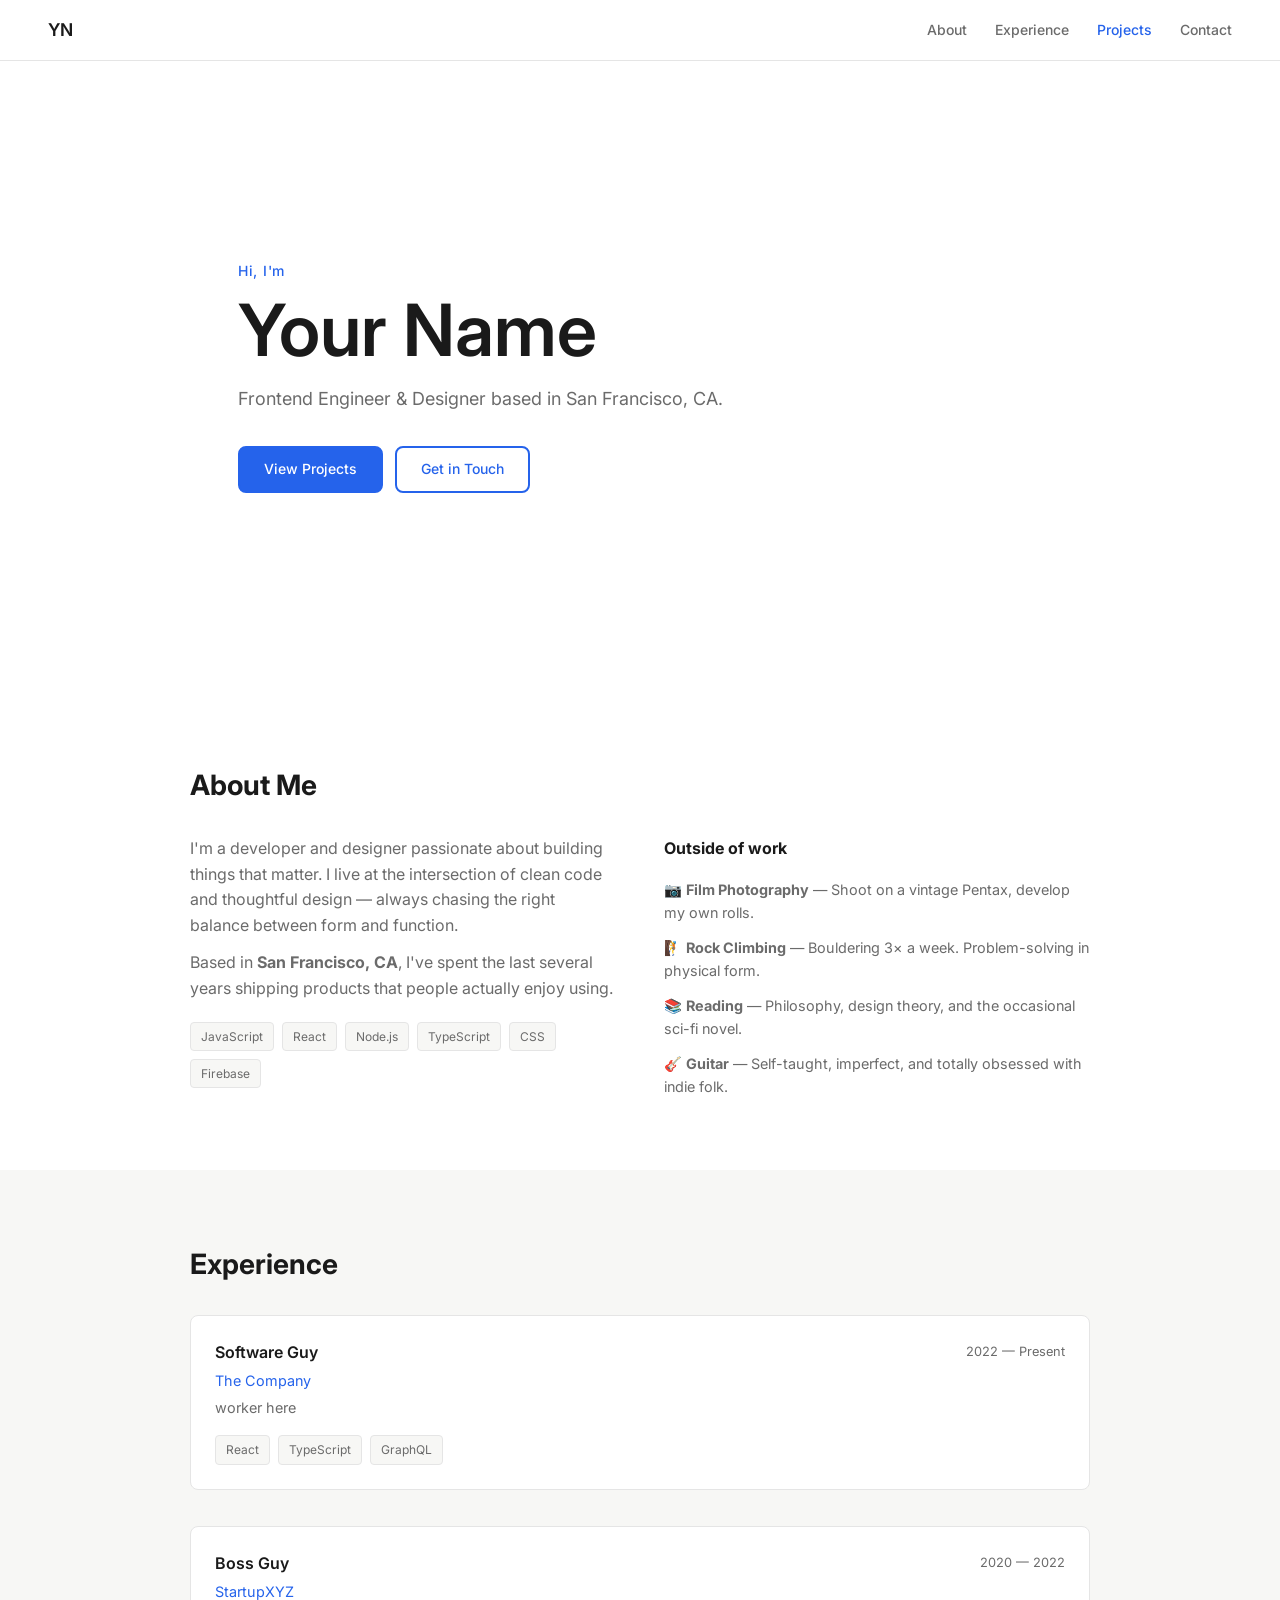
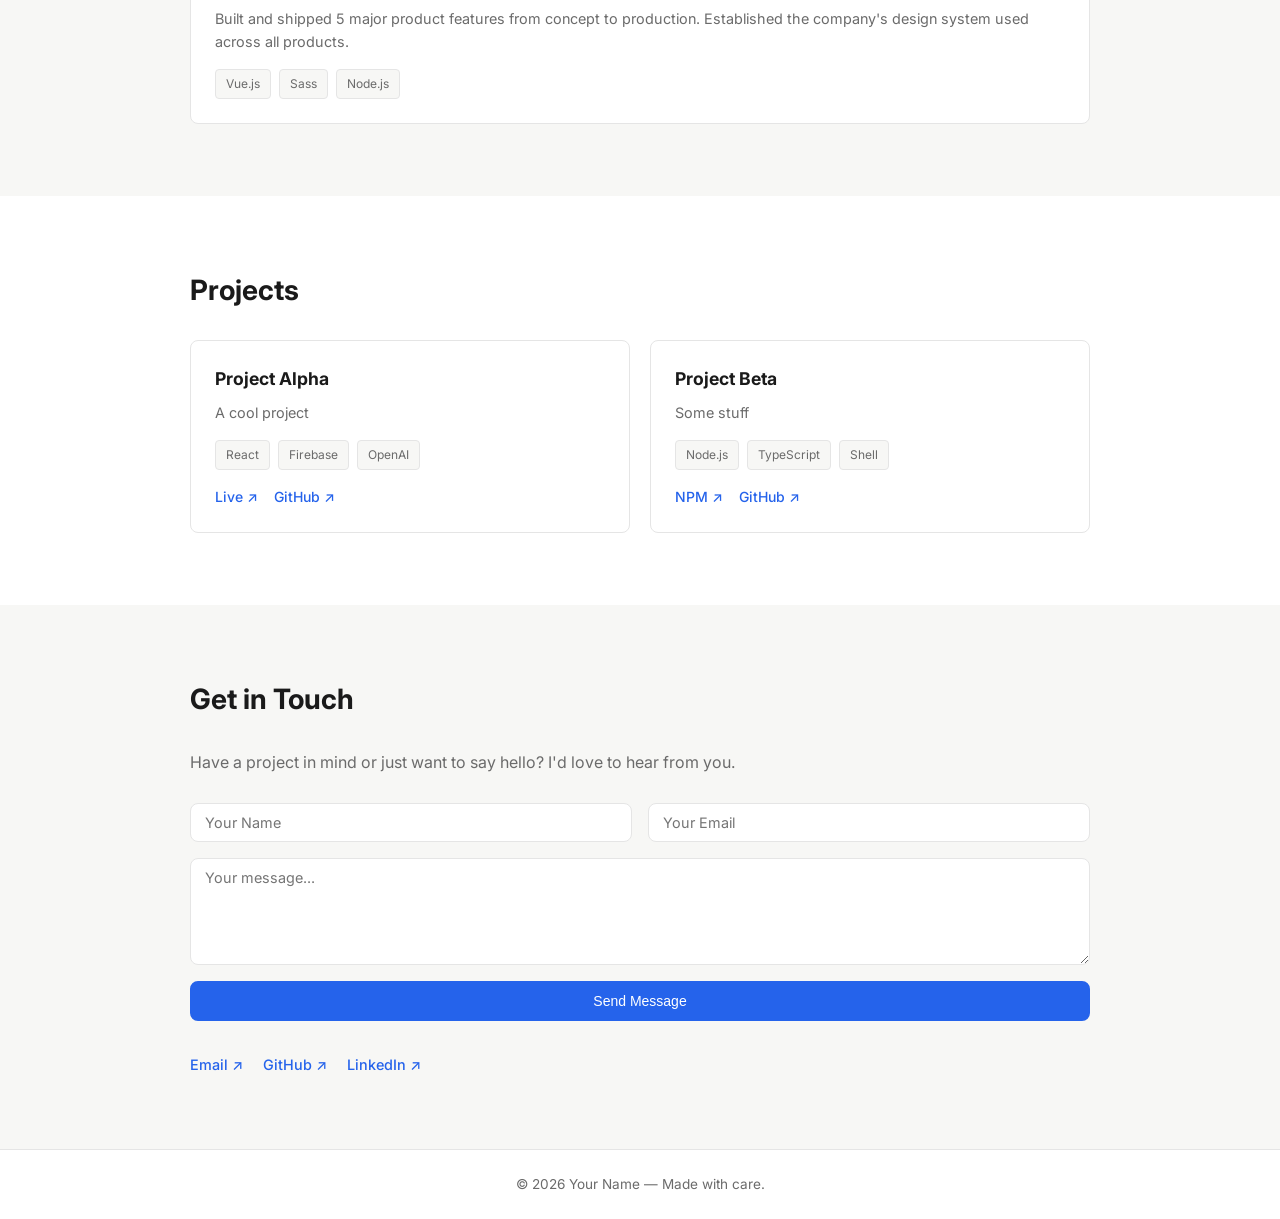
==== vanillajs/index.html @ 26843881 "vanillajs stuff" ====
<!DOCTYPE html>
<html lang="en">
<head>
  <meta charset="UTF-8" />
  <meta name="viewport" content="width=device-width, initial-scale=1.0" />
  <title>Your Name — Portfolio</title>
  <link href="https://fonts.googleapis.com/css2?family=Inter:wght@400;500;600&display=swap" rel="stylesheet" />
  <link rel="stylesheet" href="index.css" />
</head>
<body>

  <nav>
    <a href="#" class="logo">YN</a>
    <ul>
      <li><a href="#about">About</a></li>
      <li><a href="#experience">Experience</a></li>
      <li><a href="#projects">Projects</a></li>
      <li><a href="#contact">Contact</a></li>
    </ul>
  </nav>

  <section class="hero">
    <p class="eyebrow">Hi, I'm</p>
    <h1>Your Name</h1>
    <p class="subtitle">Frontend Engineer &amp; Designer based in San Francisco, CA.</p>
    <div class="hero-btns">
      <a href="#projects" class="btn">View Projects</a>
      <a href="#contact" class="btn btn-outline">Get in Touch</a>
    </div>
  </section>

  <section id="about">
    <div class="container">
      <h2>About Me</h2>
      <div class="about-grid">
        <div>
          <p>I'm a developer and designer passionate about building things that matter. I live at the intersection of clean code and thoughtful design — always chasing the right balance between form and function.</p>
          <p style="margin-top:12px;">Based in <strong>San Francisco, CA</strong>, I've spent the last several years shipping products that people actually enjoy using.</p>
          <div class="tags" style="margin-top:20px;">
            <span>JavaScript</span><span>React</span><span>Node.js</span>
            <span>TypeScript</span><span>CSS</span><span>Firebase</span>
          </div>
        </div>
        <div>
          <h3>Outside of work</h3>
          <ul class="hobbies">
            <li>📷 <strong>Film Photography</strong> — Shoot on a vintage Pentax, develop my own rolls.</li>
            <li>🧗 <strong>Rock Climbing</strong> — Bouldering 3× a week. Problem-solving in physical form.</li>
            <li>📚 <strong>Reading</strong> — Philosophy, design theory, and the occasional sci-fi novel.</li>
            <li>🎸 <strong>Guitar</strong> — Self-taught, imperfect, and totally obsessed with indie folk.</li>
          </ul>
        </div>
      </div>
    </div>
  </section>

  <section id="experience" class="section-alt">
    <div class="container">
      <h2>Experience</h2>
      <div class="timeline">

        <div class="job">
          <div class="job-meta">
            <span class="job-title">Software Guy</span>
            <span class="job-date">2022 — Present</span>
          </div>
          <p class="job-company">The Company</p>
          <p>worker here</p>
          <div class="tags"><span>React</span><span>TypeScript</span><span>GraphQL</span></div>
        </div>

        <div class="job">
          <div class="job-meta">
            <span class="job-title">Boss Guy</span>
            <span class="job-date">2020 — 2022</span>
          </div>
          <p class="job-company">StartupXYZ</p>
          <p>Built and shipped 5 major product features from concept to production. Established the company's design system used across all products.</p>
          <div class="tags"><span>Vue.js</span><span>Sass</span><span>Node.js</span></div>
        </div>

      </div>
    </div>
  </section>

  <section id="projects">
    <div class="container">
      <h2>Projects</h2>
      <div class="projects-grid">

        <article class="card">
          <h3>Project Alpha</h3>
          <p>A cool project</p>
          <div class="tags"><span>React</span><span>Firebase</span><span>OpenAI</span></div>
          <div class="card-links"><a href="#">Live ↗</a><a href="#">GitHub ↗</a></div>
        </article>

        <article class="card">
          <h3>Project Beta</h3>
          <p>Some stuff</p>
          <div class="tags"><span>Node.js</span><span>TypeScript</span><span>Shell</span></div>
          <div class="card-links"><a href="#">NPM ↗</a><a href="#">GitHub ↗</a></div>
        </article>

      </div>
    </div>
  </section>

  <section id="contact" class="section-alt">
    <div class="container contact-container">
      <h2>Get in Touch</h2>
      <p>Have a project in mind or just want to say hello? I'd love to hear from you.</p>
      <form id="contactForm" novalidate>
        <div class="form-row">
          <input type="text" name="name" placeholder="Your Name" required />
          <input type="email" name="email" placeholder="Your Email" required />
        </div>
        <textarea name="message" rows="5" placeholder="Your message..." required></textarea>
        <button type="submit" class="btn">Send Message</button>
        <p class="success-msg" id="successMsg">Thanks! I'll be in touch soon.</p>
      </form>
      <div class="contact-links">
        <a href="mailto:hello@yourname.com">Email ↗</a>
        <a href="#">GitHub ↗</a>
        <a href="#">LinkedIn ↗</a>
      </div>
    </div>
  </section>

  <footer>
    <div class="container">
      <p>© <span id="year"></span> Your Name — Made with care.</p>
    </div>
  </footer>

  <script src="index.js"></script>
</body>
</html>
---- vanillajs/index.css ----
*, *::before, *::after { box-sizing: border-box; margin: 0; padding: 0; }

:root {
  --bg: #ffffff;
  --bg-alt: #f7f7f5;
  --text: #1a1a1a;
  --muted: #6b6b6b;
  --accent: #2563eb;
  --border: #e5e5e5;
  --radius: 8px;
  --max-w: 900px;
  --pad: clamp(20px, 5vw, 48px);
}

body { font-family: 'Inter', sans-serif; color: var(--text); background: var(--bg); line-height: 1.6; }
a { color: var(--accent); text-decoration: none; }
a:hover { text-decoration: underline; }
p { color: var(--muted); }
h2 { font-size: 1.75rem; margin-bottom: 28px; }
h3 { font-size: 1.1rem; margin-bottom: 8px; }

/* Nav */
nav {
  position: sticky; top: 0; z-index: 10;
  display: flex; align-items: center; justify-content: space-between;
  padding: 16px var(--pad);
  background: rgba(255,255,255,0.9); backdrop-filter: blur(8px);
  border-bottom: 1px solid var(--border);
}
.logo { font-weight: 600; font-size: 1.1rem; color: var(--text); }
nav ul { display: flex; gap: 28px; list-style: none; }
nav ul a { font-size: 0.875rem; color: var(--muted); font-weight: 500; }
nav ul a:hover { color: var(--text); text-decoration: none; }

/* Hero */
.hero {
  min-height: 70vh; display: flex; flex-direction: column;
  justify-content: center; padding: 80px var(--pad);
  max-width: var(--max-w); margin: 0 auto;
}
.eyebrow { font-size: 0.875rem; color: var(--accent); font-weight: 500; letter-spacing: 0.05em; margin-bottom: 8px; }
.hero h1 { font-size: clamp(2.5rem, 6vw, 4.5rem); font-weight: 600; line-height: 1.1; margin-bottom: 16px; }
.subtitle { font-size: 1.125rem; color: var(--muted); margin-bottom: 32px; }
.hero-btns { display: flex; gap: 12px; flex-wrap: wrap; }

/* Buttons */
.btn {
  display: inline-block; padding: 10px 24px;
  background: var(--accent); color: #fff; border-radius: var(--radius);
  font-size: 0.875rem; font-weight: 500; border: 2px solid var(--accent);
  cursor: pointer; transition: opacity 0.2s;
}
.btn:hover { opacity: 0.85; text-decoration: none; }
.btn-outline { background: transparent; color: var(--accent); }
.btn-outline:hover { background: var(--accent); color: #fff; }

/* Sections */
section { padding: 72px var(--pad); }
.section-alt { background: var(--bg-alt); }
.container { max-width: var(--max-w); margin: 0 auto; }

/* About */
.about-grid { display: grid; grid-template-columns: 1fr 1fr; gap: 48px; }
.about-grid h3 { color: var(--text); font-size: 1rem; margin-bottom: 16px; }
.hobbies { list-style: none; display: flex; flex-direction: column; gap: 12px; }
.hobbies li { font-size: 0.9rem; color: var(--muted); }

/* Tags */
.tags { display: flex; flex-wrap: wrap; gap: 8px; margin-top: 16px; }
.tags span { font-size: 0.75rem; padding: 4px 10px; background: var(--bg-alt); border: 1px solid var(--border); border-radius: 4px; color: var(--muted); }

/* Timeline */
.timeline { display: flex; flex-direction: column; gap: 36px; }
.job { padding: 24px; background: var(--bg); border: 1px solid var(--border); border-radius: var(--radius); }
.job-meta { display: flex; justify-content: space-between; align-items: center; margin-bottom: 4px; flex-wrap: wrap; gap: 8px; }
.job-title { font-weight: 600; color: var(--text); }
.job-date { font-size: 0.8rem; color: var(--muted); }
.job-company { font-size: 0.875rem; color: var(--accent); margin-bottom: 10px; }
.job > p { font-size: 0.9rem; margin-bottom: 4px; }

/* Projects */
.projects-grid { display: grid; grid-template-columns: repeat(auto-fit, minmax(260px, 1fr)); gap: 20px; }
.card { padding: 24px; border: 1px solid var(--border); border-radius: var(--radius); background: var(--bg); transition: box-shadow 0.2s; }
.card:hover { box-shadow: 0 4px 20px rgba(0,0,0,0.07); }
.card h3 { color: var(--text); }
.card p { font-size: 0.9rem; margin-top: 8px; }
.card-links { display: flex; gap: 16px; margin-top: 16px; font-size: 0.875rem; font-weight: 500; }

/* Contact */
.contact-container > p { margin-bottom: 28px; }
form { display: flex; flex-direction: column; gap: 16px; }
.form-row { display: grid; grid-template-columns: 1fr 1fr; gap: 16px; }
input, textarea {
  width: 100%; padding: 10px 14px; border: 1px solid var(--border);
  border-radius: var(--radius); font-family: inherit; font-size: 0.9rem;
  background: var(--bg); color: var(--text); resize: vertical;
}
input:focus, textarea:focus { outline: none; border-color: var(--accent); }
.success-msg { display: none; color: #16a34a; font-size: 0.875rem; text-align: center; }
.success-msg.show { display: block; }
.contact-links { display: flex; gap: 20px; margin-top: 32px; font-weight: 500; font-size: 0.9rem; }

/* Footer */
footer { padding: 24px var(--pad); border-top: 1px solid var(--border); text-align: center; }
footer p { font-size: 0.85rem; }

/* Responsive */
@media (max-width: 640px) {
  .about-grid { grid-template-columns: 1fr; }
  .form-row { grid-template-columns: 1fr; }
  nav ul { gap: 16px; }
}
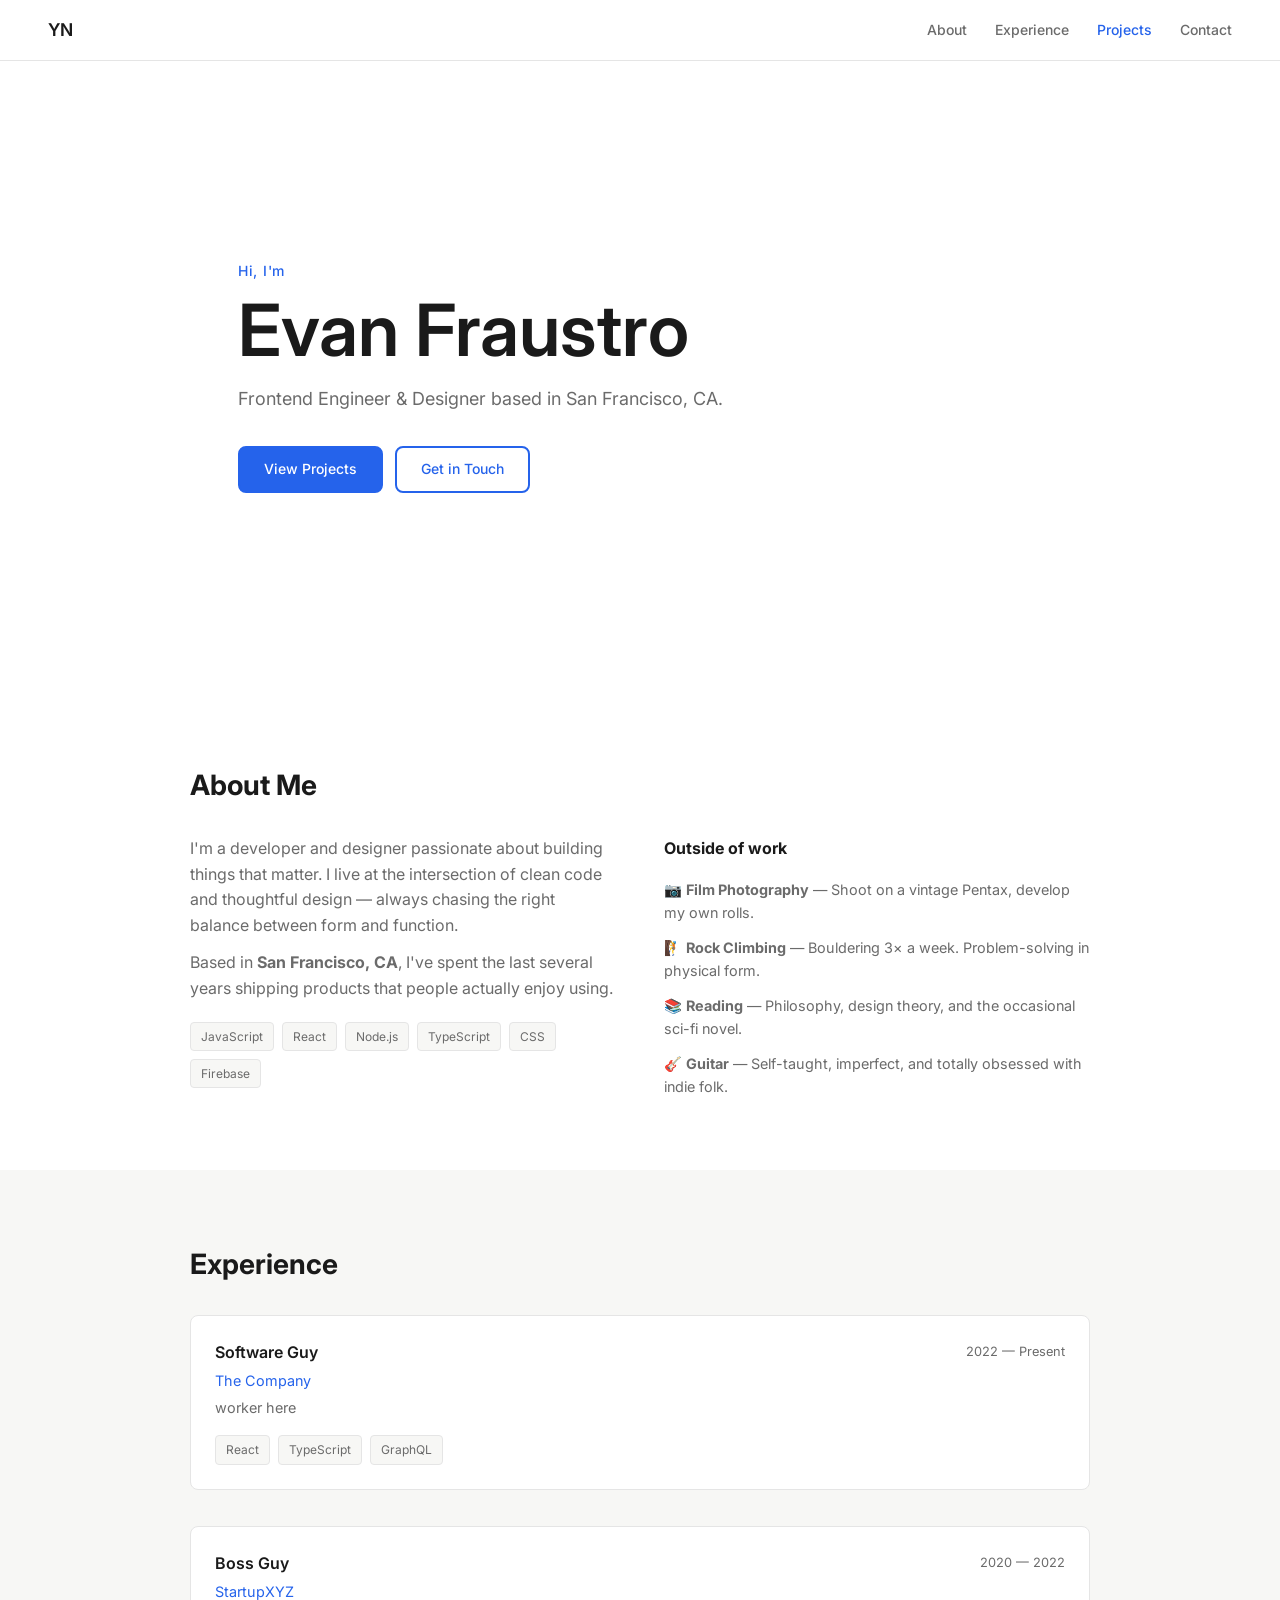
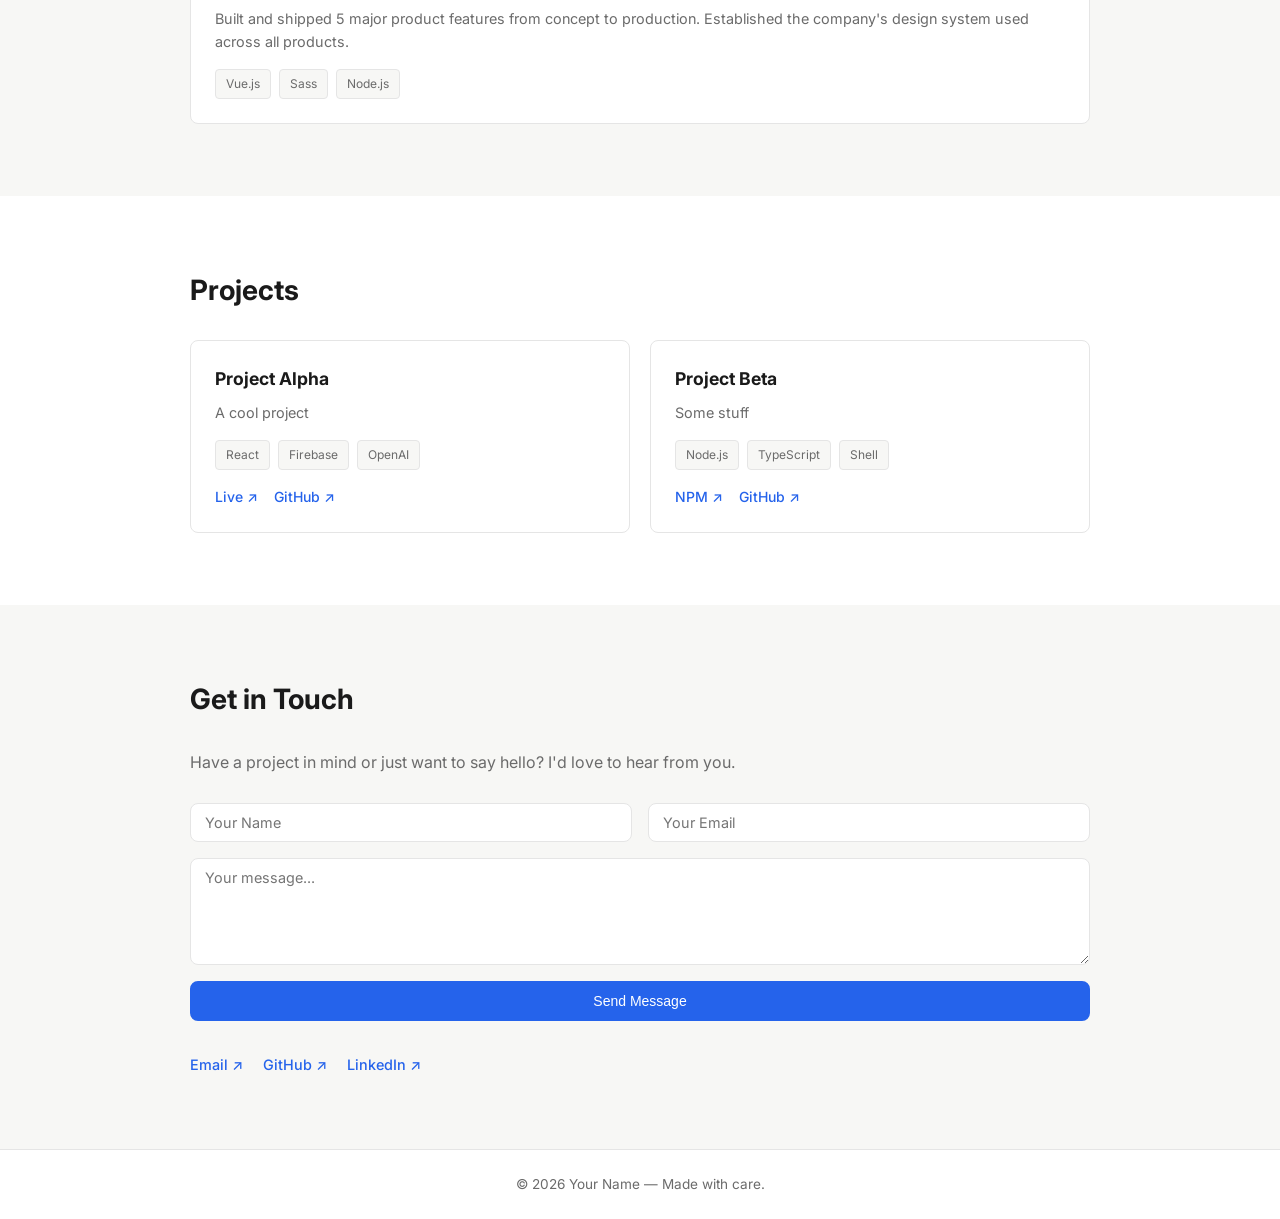
==== commit 56898fae: "handled issue" ====
--- a/vanillajs/index.html
+++ b/vanillajs/index.html
@@ -21,7 +21,7 @@
 
   <section class="hero">
     <p class="eyebrow">Hi, I'm</p>
-    <h1>Your Name</h1>
+    <h1>  Evan Fraustro</h1>
     <p class="subtitle">Frontend Engineer &amp; Designer based in San Francisco, CA.</p>
     <div class="hero-btns">
       <a href="#projects" class="btn">View Projects</a>
